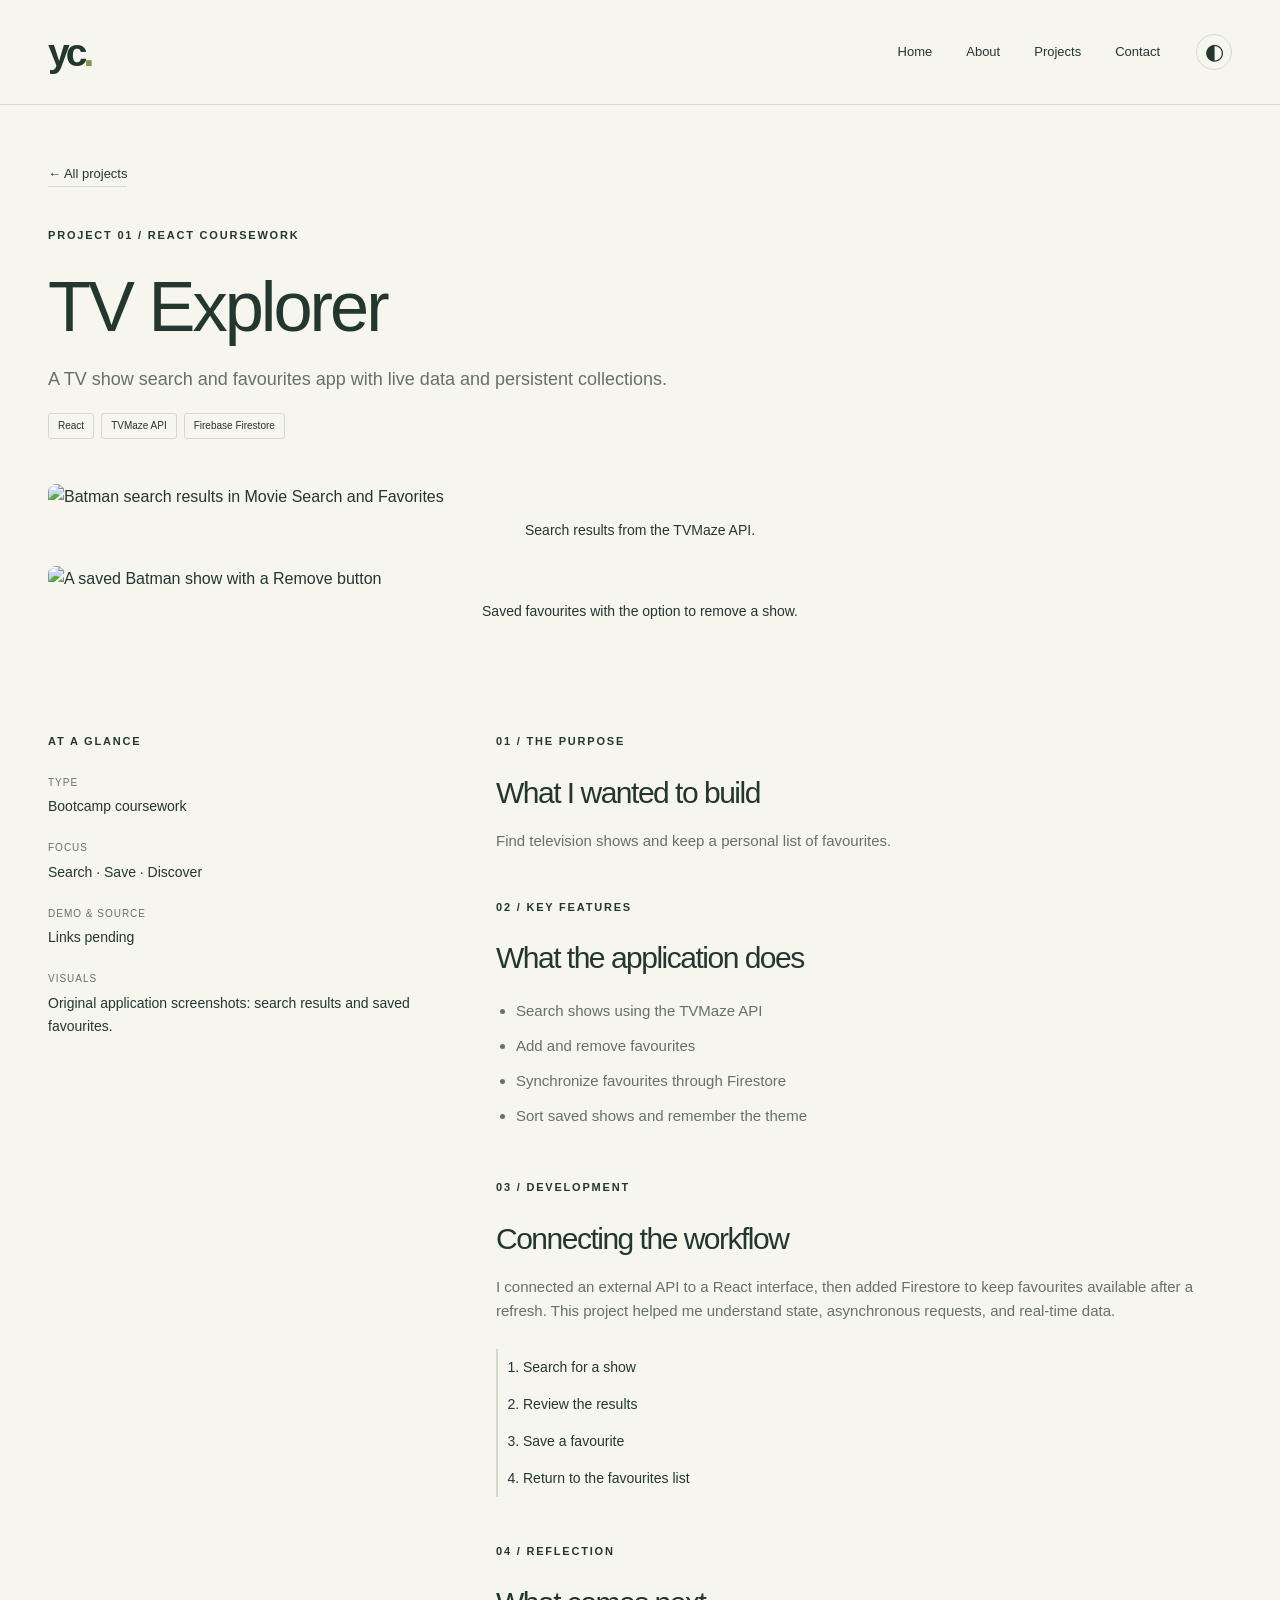
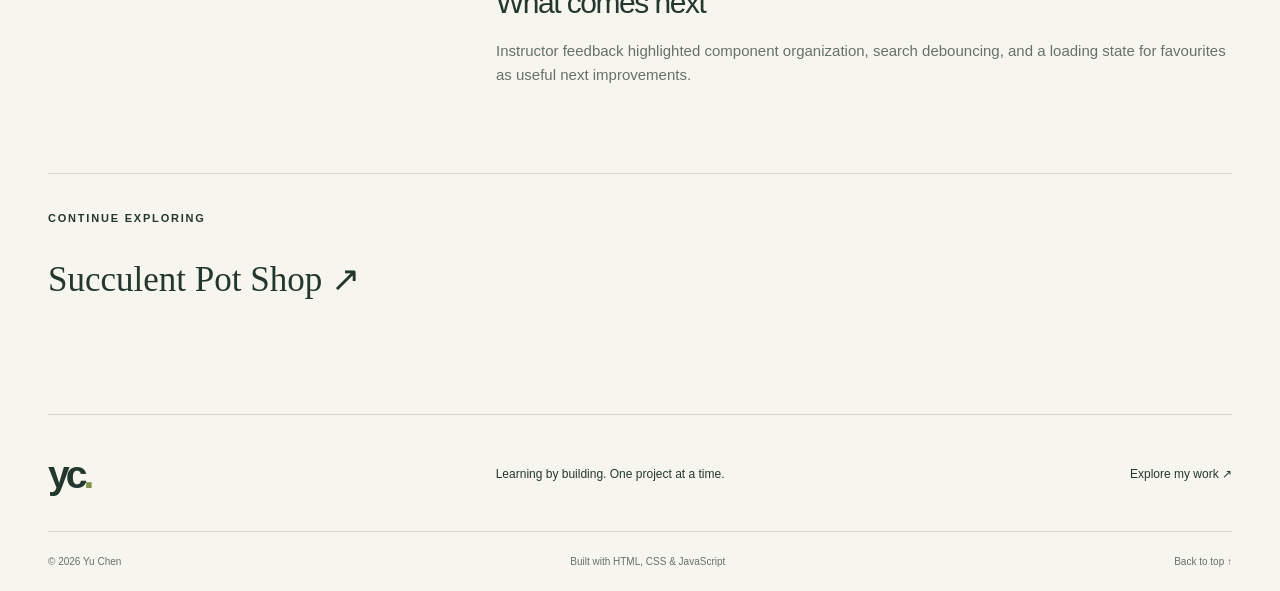
==== tv-explorer.html @ 59c5e9a9 "Add files via upload Add portfolio website and project screenshots" ====
<!doctype html>
<html lang="en">

<head>
    <meta charset="utf-8">
    <meta name="viewport" content="width=device-width,initial-scale=1">
    <meta name="description"
        content="Yu Chen’s web development portfolio. Explore React and Java coursework, development decisions, and lessons learned.">
    <title>TV Explorer | Yu Chen</title>
    <link rel="icon" href="assets/favicon.svg" type="image/svg+xml">
    <link rel="stylesheet" href="assets/style.css">
    <script src="assets/app.js" defer></script>
</head>

<body><a class="skip" href="#main">Skip to content</a>
    <header class="site-header"><a class="brand" href="index.html" aria-label="Yu Chen home">yc<span>.</span></a><button
            class="menu-toggle" aria-expanded="false" aria-controls="navigation">Menu <span>☰</span></button>
        <nav id="navigation" aria-label="Main navigation"><a href="index.html">Home</a><a href="about.html">About</a><a
                href="projects.html">Projects</a><a href="contact.html">Contact</a></nav><button class="theme-toggle"
            aria-label="Switch to dark theme" title="Switch theme">◐</button>
    </header>
    <main id="main">
        <section class="detail-intro"><a class="text-link" href="projects.html">← All projects</a>
            <p class="eyebrow">PROJECT 01 / REACT COURSEWORK</p>
            <h1>TV Explorer</h1>
            <p>A TV show search and favourites app with live data and persistent collections.</p>
            <div class="tags"><span>React</span><span>TVMaze API</span><span>Firebase Firestore</span></div>
        </section>
        <section class="detail-art">
  <figure class="project-screenshot">
    <img
      src="assets/images/movie-search.jpg"
      alt="Batman search results in Movie Search and Favorites"
    >
    <figcaption>Search results from the TVMaze API.</figcaption>
  </figure>

  <figure class="project-screenshot">
    <img
      src="assets/images/movie-favorites.jpg"
      alt="A saved Batman show with a Remove button"
    >
    <figcaption>Saved favourites with the option to remove a show.</figcaption>
  </figure>
</section>
        <section class="section case-study">
            <aside>
                <p class="eyebrow">AT A GLANCE</p>
                <dl>
                    <dt>Type</dt>
                    <dd>Bootcamp coursework</dd>
                    <dt>Focus</dt>
                    <dd>Search · Save · Discover</dd>
                    <dt>Demo & source</dt>
                    <dd>Links pending</dd>
                    <dt>Visuals</dt>
                    <dd>Original application screenshots: search results and saved favourites.</dd>
                </dl>
            </aside>
            <div>
                <p class="eyebrow">01 / THE PURPOSE</p>
                <h2>What I wanted to build</h2>
                <p>Find television shows and keep a personal list of favourites.</p>
                <p class="eyebrow">02 / KEY FEATURES</p>
                <h2>What the application does</h2>
                <ul class="feature-list">
                    <li>Search shows using the TVMaze API</li>
                    <li>Add and remove favourites</li>
                    <li>Synchronize favourites through Firestore</li>
                    <li>Sort saved shows and remember the theme</li>
                </ul>
                <p class="eyebrow">03 / DEVELOPMENT</p>
                <h2>Connecting the workflow</h2>
                <p>I connected an external API to a React interface, then added Firestore to keep favourites available
                    after a refresh. This project helped me understand state, asynchronous requests, and real-time data.
                </p>
                <ol class="flow-steps">
                    <li>Search for a show</li>
                    <li>Review the results</li>
                    <li>Save a favourite</li>
                    <li>Return to the favourites list</li>
                </ol>
                <p class="eyebrow">04 / REFLECTION</p>
                <h2>What comes next</h2>
                <p>Instructor feedback highlighted component organization, search debouncing, and a loading state for
                    favourites as useful next improvements.</p>
            </div>
        </section>
        <section class="next-project">
            <p class="eyebrow">CONTINUE EXPLORING</p><a href="succulent-shop.html">Succulent Pot Shop ↗</a>
        </section>
    </main>
    <footer><a class="brand" href="index.html">yc<span>.</span></a>
        <p>Learning by building. One project at a time.</p><a href="projects.html">Explore my work ↗</a>
        <div class="footer-bottom"><span>© 2026 Yu Chen</span><span>Built with HTML, CSS & JavaScript</span><a
                href="#main">Back to top ↑</a></div>
    </footer>
</body>

</html>
---- assets/style.css ----
:root {
    --bg: #f6f5ee;
    --surface: #eeeee5;
    --ink: #24372f;
    --muted: #65716a;
    --line: #d5d9cb;
    --accent: #dce8a4;
    --card: #fffef8;
    --forest: #21392f
}

* {
    box-sizing: border-box
}

html {
    scroll-behavior: smooth
}

body {
    margin: 0;
    background: var(--bg);
    color: var(--ink);
    font: 16px/1.65 Arial, Helvetica, sans-serif
}

body.dark {
    --bg: #14231e;
    --surface: #20332a;
    --ink: #f1f1e5;
    --muted: #b6c1b6;
    --line: #3c5145;
    --card: #1a2d24;
    --accent: #dce8a4
}

a {
    color: inherit;
    text-decoration: none
}

button,
input,
textarea,
select {
    font: inherit
}

button,
a,
input,
textarea,
select {
    -webkit-tap-highlight-color: transparent
}

button {
    cursor: pointer
}

a:focus-visible,
button:focus-visible,
input:focus-visible,
textarea:focus-visible,
select:focus-visible {
    outline: 3px solid #6e8a32;
    outline-offset: 5px
}

button {
    color: inherit
}

h1,
h2,
h3,
p {
    margin: 0
}

h1 {
    font-size: clamp(42px, 5.5vw, 78px);
    line-height: 1.09;
    letter-spacing: -3px;
    font-weight: 500
}

h2 {
    font-size: clamp(30px, 3.3vw, 46px);
    line-height: 1.2;
    letter-spacing: -1.5px;
    font-weight: 500
}

h3 {
    font-size: 23px;
    line-height: 1.35;
    font-weight: 500;
    letter-spacing: -.5px
}

p+p {
    margin-top: 18px
}

.serif {
    font-family: Georgia, 'Times New Roman', serif;
    font-style: italic;
    font-weight: 400
}

.eyebrow {
    font-size: 11px;
    font-weight: 700;
    letter-spacing: 1.8px;
    margin-bottom: 24px
}

.site-header {
    max-width: 1280px;
    margin: auto;
    height: 105px;
    display: flex;
    align-items: center;
    gap: 36px;
    padding: 0 48px;
    border-bottom: 1px solid var(--line)
}

.brand {
    font-size: 39px;
    font-weight: 700;
    letter-spacing: -4px;
    line-height: 1
}

.brand span {
    color: #82934b
}

.site-header nav {
    display: flex;
    gap: 34px;
    margin-left: auto;
    font-size: 13px
}

.site-header nav a {
    padding: 10px 0;
    border-bottom: 1px solid transparent
}

.site-header nav a:hover,
.site-header nav a[aria-current] {
    border-color: currentColor
}

.theme-toggle {
    width: 36px;
    height: 36px;
    background: none;
    border: 1px solid var(--line);
    border-radius: 50%;
    font-size: 22px;
    line-height: 1
}

.menu-toggle {
    display: none
}

.skip {
    position: absolute;
    left: 20px;
    top: -80px;
    background: var(--accent);
    color: #24372f;
    padding: 12px;
    z-index: 20
}

.skip:focus {
    top: 10px
}

main {
    max-width: 1280px;
    margin: auto
}

.hero {
    min-height: 620px;
    display: grid;
    grid-template-columns: 1.15fr 1fr;
    align-items: center;
    gap: 35px;
    padding: 75px 48px 65px
}

.status-dot {
    width: 7px;
    height: 7px;
    background: #6e8548;
    border-radius: 50%;
    display: inline-block;
    margin-right: 6px
}

.hero-intro {
    font-size: 17px;
    max-width: 430px;
    margin-top: 25px;
    color: var(--muted)
}

.actions {
    display: flex;
    gap: 25px;
    align-items: center;
    margin-top: 32px
}

.button {
    background: var(--forest);
    color: #f8faef;
    border: 1px solid var(--forest);
    display: inline-flex;
    align-items: center;
    justify-content: center;
    gap: 35px;
    padding: 14px 22px;
    font-size: 13px;
    border-radius: 4px;
    transition: transform .2s, background .2s
}

.button:hover {
    transform: translateY(-3px);
    background: #385243
}

.text-link {
    font-size: 13px;
    border-bottom: 1px solid var(--line);
    padding-bottom: 5px
}

.hero-footnote {
    display: flex;
    gap: 28px;
    margin-top: 58px;
    font-size: 10px;
    letter-spacing: .4px;
    color: var(--muted)
}

.hero-art {
    height: 425px;
    background: #dfe6d6;
    border-radius: 180px 180px 16px 16px;
    position: relative;
    display: flex;
    align-items: center;
    justify-content: center;
    isolation: isolate;
    overflow: hidden
}

.hero-art:after {
    content: '';
    position: absolute;
    inset: 0;
    background-image: radial-gradient(#5c735333 .8px, transparent .8px);
    background-size: 12px 12px;
    z-index: -1
}

.art-note {
    position: absolute;
    top: 40px;
    font-size: 9px;
    letter-spacing: 2px;
    color: #3b5140
}

.code-window {
    width: 94%;
    margin-top: 15px;
    background: #24372f;
    color: white;
    border-radius: 10px;
    transform: rotate(-5deg);
    box-shadow: 0 22px 40px #263a3540;
    z-index: 2
}

.code-top {
    display: flex;
    justify-content: space-between;
    padding: 13px 18px;
    border-bottom: 1px solid #ffffff20;
    font-size: 10px;
    color: #c2cbbd
}

.code-top>span:first-child {
    color: #d7b28d;
    letter-spacing: 3px
}

.code-window pre {
    font: 11px/2 monospace;
    margin: 0;
    padding: 24px 20px;
    white-space: pre-wrap
}

.code-muted {
    color: #9ba99f
}

.code-green {
    color: #dce8a4
}

.code-pink {
    color: #e8b6b4
}

.code-bottom {
    font-size: 9px;
    padding: 12px 20px;
    background: #ffffff08;
    border-radius: 0 0 10px 10px;
    color: #b9c8bb
}

.code-bottom i {
    display: inline-block;
    width: 5px;
    height: 5px;
    border-radius: 50%;
    background: #dce8a4;
    margin-right: 5px
}

.floating-tag {
    position: absolute;
    bottom: 32px;
    right: 20px;
    padding: 12px 20px;
    border-radius: 4px;
    background: #f6f5ee;
    color: #24372f;
    font-size: 20px;
    box-shadow: 0 8px 20px #233a2920;
    transform: rotate(4deg);
    z-index: 3;
    animation: bob 6s ease-in-out infinite
}

.floating-tag span {
    font-size: 11px;
    margin-left: 9px
}

.spark {
    position: absolute;
    top: 55px;
    right: 17px;
    font-size: 75px;
    color: #6f844f
}

.orbit {
    position: absolute;
    width: 330px;
    height: 330px;
    border: 1px solid #788e6570;
    border-radius: 50%;
    transform: rotate(35deg)
}

.orbit-two {
    width: 245px;
    height: 390px;
    transform: rotate(-35deg)
}

.skills-strip {
    padding: 24px 48px;
    display: flex;
    align-items: center;
    justify-content: space-between;
    gap: 25px;
    border-top: 1px solid var(--line);
    border-bottom: 1px solid var(--line)
}

.skills-strip>span {
    font-size: 9px;
    letter-spacing: 2px;
    color: var(--muted)
}

.skills-strip strong {
    font-size: 14px;
    font-weight: 500
}

.section {
    padding: 85px 48px
}

.section-heading {
    display: flex;
    justify-content: space-between;
    align-items: end;
    margin-bottom: 36px;
    gap: 25px
}

.section-heading .eyebrow {
    margin-bottom: 17px
}

.project-grid {
    display: grid;
    grid-template-columns: 1fr 1fr;
    gap: 36px
}

.project-art {
    position: relative;
    height: 310px;
    overflow: hidden;
    border-radius: 6px
}

.screen-art {
    background: #d8ddec;
    display: flex;
    align-items: center;
    justify-content: center
}

.mini-browser {
    width: 78%;
    height: 225px;
    background: #172230;
    border-radius: 7px;
    transform: rotate(-5deg);
    box-shadow: 0 16px 30px #17223044;
    padding: 12px;
    color: #f8fafc;
    transition: transform .3s
}

.art-link:hover .mini-browser {
    transform: rotate(-2deg) translateY(-5px)
}

.browser-dots {
    font-size: 7px;
    letter-spacing: 2px;
    color: #8e9db8;
    display: flex;
    justify-content: space-between
}

.browser-dots span {
    letter-spacing: 1px;
    font-size: 6px
}

.mini-search {
    background: #26354a;
    padding: 8px;
    margin: 15px 0 12px;
    font-size: 9px;
    color: #afbdd0;
    display: flex;
    justify-content: space-between
}

.posters {
    display: flex;
    gap: 10px
}

.posters i {
    height: 110px;
    flex: 1;
    background: linear-gradient(150deg, #b9a3d8, #5b4a91 55%, #292747);
    position: relative;
    overflow: hidden
}

.posters i:before {
    content: '';
    position: absolute;
    width: 65px;
    height: 100px;
    border: 1px solid #c4bedc77;
    border-radius: 50%;
    left: 20%;
    top: 15px;
    transform: rotate(35deg)
}

.posters i:nth-child(2) {
    background: linear-gradient(30deg, #a5733e, #dfb790)
}

.posters i:nth-child(3) {
    background: linear-gradient(150deg, #567a7d, #1c434c)
}

.posters span {
    font-style: normal;
    font-size: 7px;
    letter-spacing: 1px;
    position: absolute;
    bottom: 10px;
    left: 7px
}

.mini-lines {
    display: flex;
    gap: 10px;
    margin-top: 12px
}

.mini-lines i {
    background: #677c94;
    width: 45%;
    height: 4px
}

.art-label {
    position: absolute;
    left: 16px;
    bottom: 12px;
    letter-spacing: 1.4px;
    font-size: 7px;
    color: #263c37
}

.plant-art {
    background: #e8d8c6
}

.sun-disc {
    position: absolute;
    width: 230px;
    height: 230px;
    background: #d6bf9f;
    border-radius: 50%;
    right: 30px;
    top: 30px
}

.plant {
    position: absolute;
    width: 180px;
    height: 245px;
    right: 30px;
    bottom: 28px
}

.pot {
    position: absolute;
    bottom: 0;
    left: 33px;
    width: 120px;
    height: 100px;
    background: linear-gradient(90deg, #ad5b44, #cf8b6c, #ac5a44);
    border-radius: 8px 8px 40px 40px;
    clip-path: polygon(0 0, 100% 0, 88% 100%, 12% 100%);
    box-shadow: inset 0 8px #8b503d
}

.leaf {
    position: absolute;
    width: 50px;
    height: 120px;
    border-radius: 90% 0 90% 0;
    background: linear-gradient(90deg, #5d7c57, #849568);
    bottom: 76px;
    left: 65px;
    transform-origin: bottom
}

.l1 {
    transform: rotate(-65deg);
    height: 105px
}

.l2 {
    transform: rotate(-33deg)
}

.l3 {
    transform: rotate(0deg);
    height: 145px
}

.l4 {
    transform: rotate(34deg);
    background: linear-gradient(90deg, #759265, #526f52)
}

.l5 {
    transform: rotate(65deg);
    height: 100px
}

.art-caption {
    position: absolute;
    left: 28px;
    top: 50px;
    font-family: Georgia, serif;
    font-size: 35px;
    line-height: 1.1;
    color: #5d5741;
    font-style: italic
}

.card-meta {
    display: flex;
    justify-content: space-between;
    margin: 20px 0 10px;
    font-size: 9px;
    letter-spacing: 1.3px;
    color: var(--muted)
}

.project-card h3 a {
    display: flex;
    justify-content: space-between
}

.project-card>p {
    font-size: 14px;
    color: var(--muted);
    margin-top: 10px;
    max-width: 440px
}

.tags {
    display: flex;
    gap: 7px;
    flex-wrap: wrap;
    margin-top: 18px
}

.tags span {
    font-size: 10px;
    border: 1px solid var(--line);
    padding: 4px 9px;
    border-radius: 3px
}

.caption {
    font-size: 11px;
    color: var(--muted);
    margin-top: 22px;
    line-height: 1.7
}

.approach {
    background: var(--surface);
    border-radius: 6px;
    margin: 0 48px;
    padding: 55px 40px
}

.approach-grid {
    display: grid;
    grid-template-columns: repeat(3, 1fr);
    gap: 40px;
    margin-top: 40px
}

.approach-grid span {
    font-size: 11px;
    color: var(--muted)
}

.approach-grid h3 {
    font-size: 20px;
    margin: 10px 0
}

.approach-grid p {
    font-size: 13px;
    color: var(--muted)
}

.cta {
    text-align: center;
    padding: 90px 30px
}

.cta h2 {
    font-size: clamp(35px, 4vw, 54px)
}

.cta .button,
.cta .text-link {
    margin-top: 28px
}

.cta .text-link {
    display: inline-block
}

footer {
    max-width: 1184px;
    margin: 0 auto;
    padding: 40px 0 20px;
    border-top: 1px solid var(--line);
    display: flex;
    justify-content: space-between;
    align-items: center;
    gap: 25px;
    flex-wrap: wrap
}

footer>p,
footer>a:not(.brand) {
    font-size: 12px
}

.footer-bottom {
    width: 100%;
    display: flex;
    justify-content: space-between;
    border-top: 1px solid var(--line);
    padding-top: 22px;
    margin-top: 12px;
    font-size: 10px;
    color: var(--muted)
}

.page-intro {
    padding: 75px 48px 45px;
    max-width: 950px
}

.page-intro>p:last-child {
    max-width: 630px;
    color: var(--muted);
    font-size: 17px;
    margin-top: 25px
}

.about-layout {
    display: grid;
    grid-template-columns: 1fr 1.25fr;
    gap: 80px;
    align-items: center;
    padding-top: 30px
}

.monogram {
    height: 355px;
    border-radius: 170px 170px 5px 5px;
    background: #dfe6d6;
    color: #24372f;
    display: flex;
    align-items: center;
    justify-content: center;
    font: italic 130px Georgia;
    position: relative
}

.monogram span {
    color: #6e8548
}

.monogram small {
    position: absolute;
    bottom: 35px;
    font: 9px Arial;
    letter-spacing: 1.5px
}

.about-layout h2 {
    margin-bottom: 22px
}

.about-layout p:not(.eyebrow) {
    color: var(--muted);
    font-size: 15px
}

.about-layout .text-link {
    display: inline-block;
    margin-top: 25px
}

.skills-section {
    background: var(--surface)
}

.skill-grid {
    display: grid;
    grid-template-columns: repeat(3, 1fr);
    gap: 40px;
    margin-top: 40px
}

.skill-grid article {
    border-top: 1px solid var(--line);
    padding-top: 20px
}

.skill-grid span {
    font-size: 9px;
    letter-spacing: 1px;
    color: var(--muted)
}

.skill-grid h3 {
    font-size: 20px;
    margin: 15px 0
}

.skill-grid p {
    font-size: 14px;
    color: var(--muted)
}

.project-section {
    padding-top: 20px
}

.project-controls {
    display: flex;
    align-items: center;
    justify-content: space-between;
    gap: 20px
}

.filters {
    display: flex;
    gap: 8px;
    flex-wrap: wrap
}

.filters button {
    background: none;
    border: 1px solid var(--line);
    border-radius: 30px;
    padding: 9px 18px;
    font-size: 12px
}

.filters button.active {
    background: var(--ink);
    color: var(--bg);
    border-color: var(--ink)
}

.search-box {
    position: relative
}

.search-box input {
    background: none;
    border: 1px solid var(--line);
    padding: 10px 35px 10px 15px;
    color: var(--ink);
    width: 235px;
    border-radius: 4px;
    font-size: 12px
}

.search-box>span:last-child {
    position: absolute;
    right: 13px;
    top: 5px;
    font-size: 23px
}

.project-section #result-count {
    margin: 20px 0
}

.detail-intro {
    padding: 55px 48px 35px
}

.detail-intro>.eyebrow {
    margin-top: 40px
}

.detail-intro>p:not(.eyebrow) {
    font-size: 18px;
    color: var(--muted);
    max-width: 640px;
    margin-top: 20px
}

.detail-art {
    margin: 10px 48px
}

.detail-art .project-art {
    height: 420px
}

.detail-art .mini-browser {
    width: 440px;
    height: 290px;
    padding: 18px
}

.detail-art .posters i {
    height: 145px
}

.detail-art .mini-search {
    margin-top: 20px;
    padding: 12px
}

.detail-art .plant {
    right: 25%;
    height: 290px;
    transform: scale(1.3);
    bottom: 50px
}

.detail-art .sun-disc {
    width: 330px;
    height: 330px;
    right: 20%;
    top: 45px
}

.detail-art .art-caption {
    font-size: 70px;
    left: 10%;
    top: 90px
}

.case-study {
    display: grid;
    grid-template-columns: 1fr 2fr;
    gap: 80px
}

.case-study dt {
    font-size: 10px;
    letter-spacing: 1px;
    color: var(--muted);
    margin-top: 22px;
    text-transform: uppercase
}

.case-study dd {
    font-size: 14px;
    margin: 4px 0
}

.case-study h2 {
    font-size: 30px;
    margin-bottom: 18px
}

.case-study>div p:not(.eyebrow) {
    color: var(--muted);
    font-size: 15px
}

.case-study>div .eyebrow:not(:first-child) {
    margin-top: 45px
}

.feature-list {
    padding-left: 20px;
    font-size: 15px;
    color: var(--muted)
}

.feature-list li {
    padding: 5px 0
}

.flow-steps {
    padding-left: 25px;
    border-left: 2px solid var(--line);
    margin-top: 25px;
    font-size: 14px
}

.flow-steps li {
    padding: 7px 0
}

.next-project {
    margin: 0 48px 70px;
    padding: 35px 0;
    border-top: 1px solid var(--line)
}

.next-project>a {
    font-size: 35px;
    font-family: Georgia, serif
}

.contact-layout {
    display: grid;
    grid-template-columns: 1fr 1.3fr;
    gap: 100px;
    padding-top: 25px
}

.contact-layout h2 {
    margin-bottom: 20px
}

.contact-note {
    font-size: 14px;
    color: var(--muted);
    max-width: 330px;
    margin-bottom: 25px
}

form label {
    display: block;
    font-size: 12px;
    margin: 0 0 7px
}

form input,
form select,
form textarea {
    display: block;
    width: 100%;
    padding: 12px 13px;
    background: var(--card);
    color: var(--ink);
    border: 1px solid var(--line);
    border-radius: 3px;
    font-size: 14px;
    margin-bottom: 22px
}

form textarea {
    resize: vertical
}

form .caption {
    margin-top: 12px
}

#message-preview {
    margin-top: 30px;
    padding-top: 25px;
    border-top: 1px solid var(--line)
}

#draft-text {
    white-space: pre-wrap;
    overflow-wrap: anywhere;
    font: 14px/1.7 Arial;
    color: var(--muted)
}

.secondary {
    background: transparent;
    color: var(--ink);
    border-color: var(--line)
}

.secondary:hover {
    background: var(--surface)
}

.sr-only {
    position: absolute;
    width: 1px;
    height: 1px;
    padding: 0;
    margin: -1px;
    overflow: hidden;
    clip: rect(0, 0, 0, 0);
    white-space: nowrap;
    border: 0
}

[hidden] {
    display: none !important
}

@keyframes bob {
    50% {
        transform: translateY(-8px) rotate(2deg)
    }
}

@media(min-width:1450px) {
    .hero {
        min-height: 680px
    }
}

@media(max-width:1000px) {
    .site-header {
        padding: 0 30px
    }

    .hero {
        padding: 55px 30px;
        gap: 25px
    }

    .hero-art {
        height: 360px
    }

    .hero h1 {
        font-size: 55px
    }

    .code-window pre {
        font-size: 9px
    }

    .actions {
        gap: 15px
    }

    .hero-footnote {
        flex-direction: column;
        gap: 3px
    }

    .section {
        padding: 65px 30px
    }

    .skills-strip {
        padding: 22px 30px
    }

    .approach {
        margin: 0 30px;
        padding: 35px
    }

    .about-layout {
        gap: 35px
    }

    .contact-layout {
        gap: 40px
    }

    footer {
        margin: 0 30px
    }

    .detail-art .art-caption {
        font-size: 50px
    }

    .page-intro,
    .detail-intro {
        padding-left: 30px;
        padding-right: 30px
    }
}

@media(max-width:700px) {
    h1 {
        font-size: 43px;
        letter-spacing: -1.9px
    }

    h2 {
        letter-spacing: -1px
    }

    .site-header {
        height: 80px;
        padding: 0 22px;
        gap: 18px
    }

    .brand {
        font-size: 34px
    }

    .menu-toggle {
        display: flex;
        gap: 10px;
        align-items: center;
        margin-left: auto;
        background: none;
        border: 0;
        font-size: 12px;
        padding: 10px
    }

    .theme-toggle {
        width: 32px;
        height: 32px
    }

    .site-header nav {
        display: none;
        position: absolute;
        left: 0;
        right: 0;
        top: 80px;
        background: var(--bg);
        padding: 20px 30px;
        z-index: 10;
        border-bottom: 1px solid var(--line);
        margin: 0;
        box-shadow: 0 10px 15px #00000010
    }

    .site-header nav.open {
        display: flex;
        flex-direction: column;
        gap: 10px
    }

    .hero {
        grid-template-columns: 1fr;
        padding: 45px 22px 30px;
        gap: 35px
    }

    .hero h1 {
        font-size: 48px
    }

    .eyebrow {
        font-size: 9px;
        letter-spacing: 1.4px;
        margin-bottom: 20px
    }

    .hero-intro {
        font-size: 16px
    }

    .hero-footnote {
        margin-top: 30px;
        flex-direction: row;
        justify-content: space-between;
        gap: 10px;
        font-size: 9px
    }

    .hero-art {
        height: 330px;
        max-width: 500px;
        width: 100%;
        justify-self: center;
        border-radius: 150px 150px 10px 10px
    }

    .code-window {
        width: 88%
    }

    .code-window pre {
        font-size: 10px
    }

    .floating-tag {
        bottom: 17px
    }

    .spark {
        top: 28px
    }

    .art-note {
        top: 30px;
        font-size: 7px
    }

    .skills-strip {
        flex-wrap: wrap;
        justify-content: center;
        gap: 14px 23px;
        padding: 22px
    }

    .skills-strip>span {
        width: 100%;
        text-align: center
    }

    .skills-strip strong {
        font-size: 12px
    }

    .section {
        padding: 50px 22px
    }

    .section-heading {
        align-items: start;
        flex-direction: column;
        gap: 18px
    }

    .section-heading h2 {
        font-size: 33px
    }

    .project-grid {
        grid-template-columns: 1fr;
        gap: 40px
    }

    .project-art {
        height: 290px
    }

    .project-card>p {
        max-width: none
    }

    .approach {
        margin: 0 22px;
        padding: 30px 25px
    }

    .approach-grid {
        grid-template-columns: 1fr;
        gap: 25px;
        margin-top: 30px
    }

    .approach-grid h3 {
        margin: 5px 0
    }

    .cta {
        padding: 65px 22px
    }

    .cta h2 {
        font-size: 38px
    }

    footer {
        margin: 0 22px;
        gap: 20px
    }

    footer>p {
        max-width: 200px
    }

    .footer-bottom {
        flex-wrap: wrap;
        gap: 13px
    }

    .footer-bottom>span:nth-child(2) {
        order: 3;
        width: 100%
    }

    .page-intro {
        padding: 45px 22px 30px
    }

    .page-intro>p:last-child {
        font-size: 16px
    }

    .about-layout {
        grid-template-columns: 1fr;
        padding-top: 10px;
        gap: 35px
    }

    .monogram {
        height: 290px;
        max-width: 390px;
        width: 100%
    }

    .skill-grid {
        grid-template-columns: 1fr;
        gap: 30px
    }

    .project-controls {
        align-items: stretch;
        flex-direction: column
    }

    .search-box input {
        width: 100%
    }

    .filters button {
        padding: 8px 15px
    }

    .project-section {
        padding-top: 0
    }

    .detail-intro {
        padding: 35px 22px 25px
    }

    .detail-intro h1 {
        font-size: 43px
    }

    .detail-art {
        margin: 0 22px
    }

    .detail-art .project-art {
        height: 300px
    }

    .detail-art .mini-browser {
        width: 85%;
        height: 220px;
        padding: 12px
    }

    .detail-art .posters i {
        height: 100px
    }

    .detail-art .mini-search {
        margin-top: 12px;
        padding: 8px
    }

    .detail-art .plant {
        right: 5%;
        transform: scale(.95);
        bottom: 10px
    }

    .detail-art .sun-disc {
        width: 230px;
        height: 230px;
        right: 0;
        top: 30px
    }

    .detail-art .art-caption {
        left: 20px;
        top: 40px;
        font-size: 35px
    }

    .case-study {
        grid-template-columns: 1fr;
        gap: 35px
    }

    .case-study aside {
        border-bottom: 1px solid var(--line);
        padding-bottom: 25px
    }

    .case-study dl {
        display: grid;
        grid-template-columns: 100px 1fr;
        gap: 10px
    }

    .case-study dt {
        margin: 0
    }

    .case-study dd {
        margin: 0
    }

    .case-study>div .eyebrow:not(:first-child) {
        margin-top: 35px
    }

    .next-project {
        margin: 0 22px 40px
    }

    .next-project>a {
        font-size: 29px
    }

    .contact-layout {
        grid-template-columns: 1fr;
        gap: 35px;
        padding-top: 0
    }

    .contact-note {
        max-width: none
    }

    .actions {
        flex-wrap: wrap
    }

    .button {
        gap: 24px
    }
}

@media(prefers-reduced-motion:reduce) {
    html {
        scroll-behavior: auto
    }

    *,
    *:before,
    *:after {
        animation: none !important;
        transition: none !important
    }
}
.project-screenshot {
  margin: 0 0 24px;
}

.project-screenshot img {
  display: block;
  width: 100%;
  height: auto;
  border-radius: 8px;
}

.project-screenshot figcaption {
  margin-top: 8px;
  font-size: 14px;
  text-align: center;
}
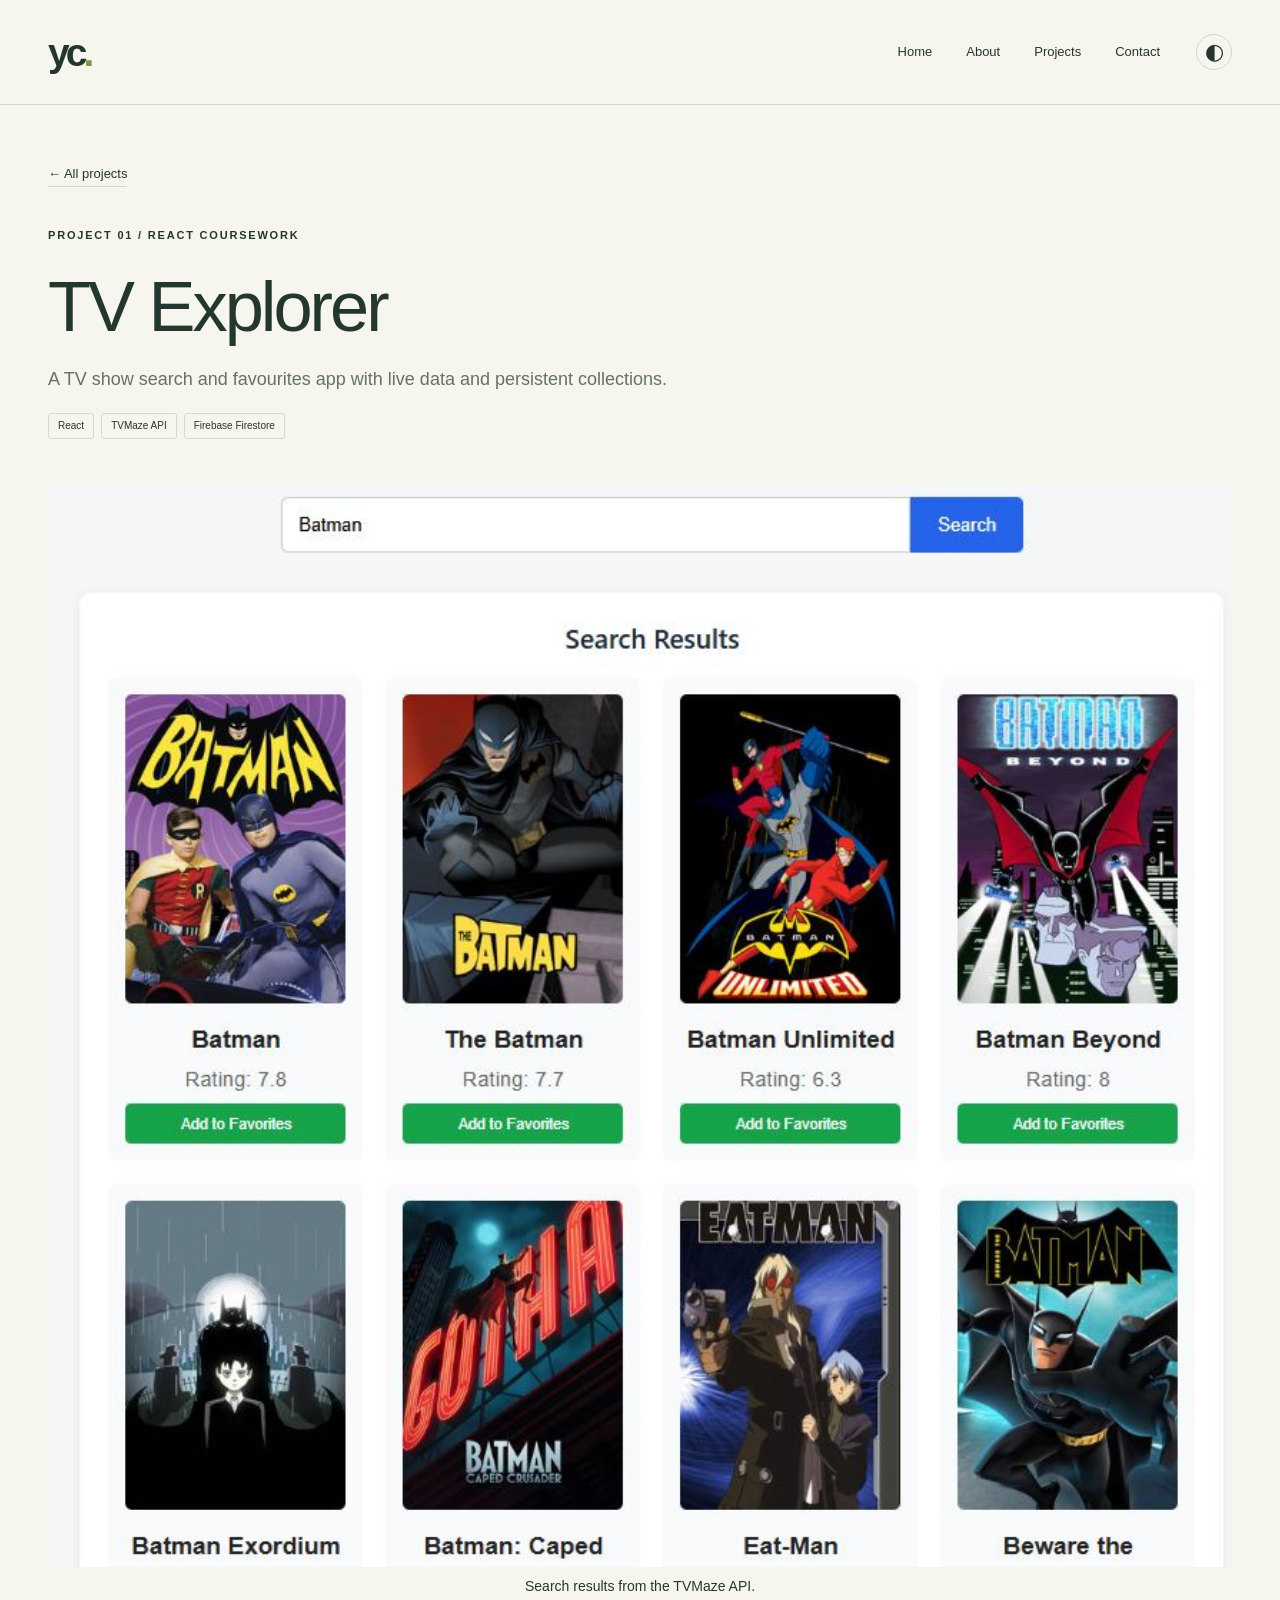
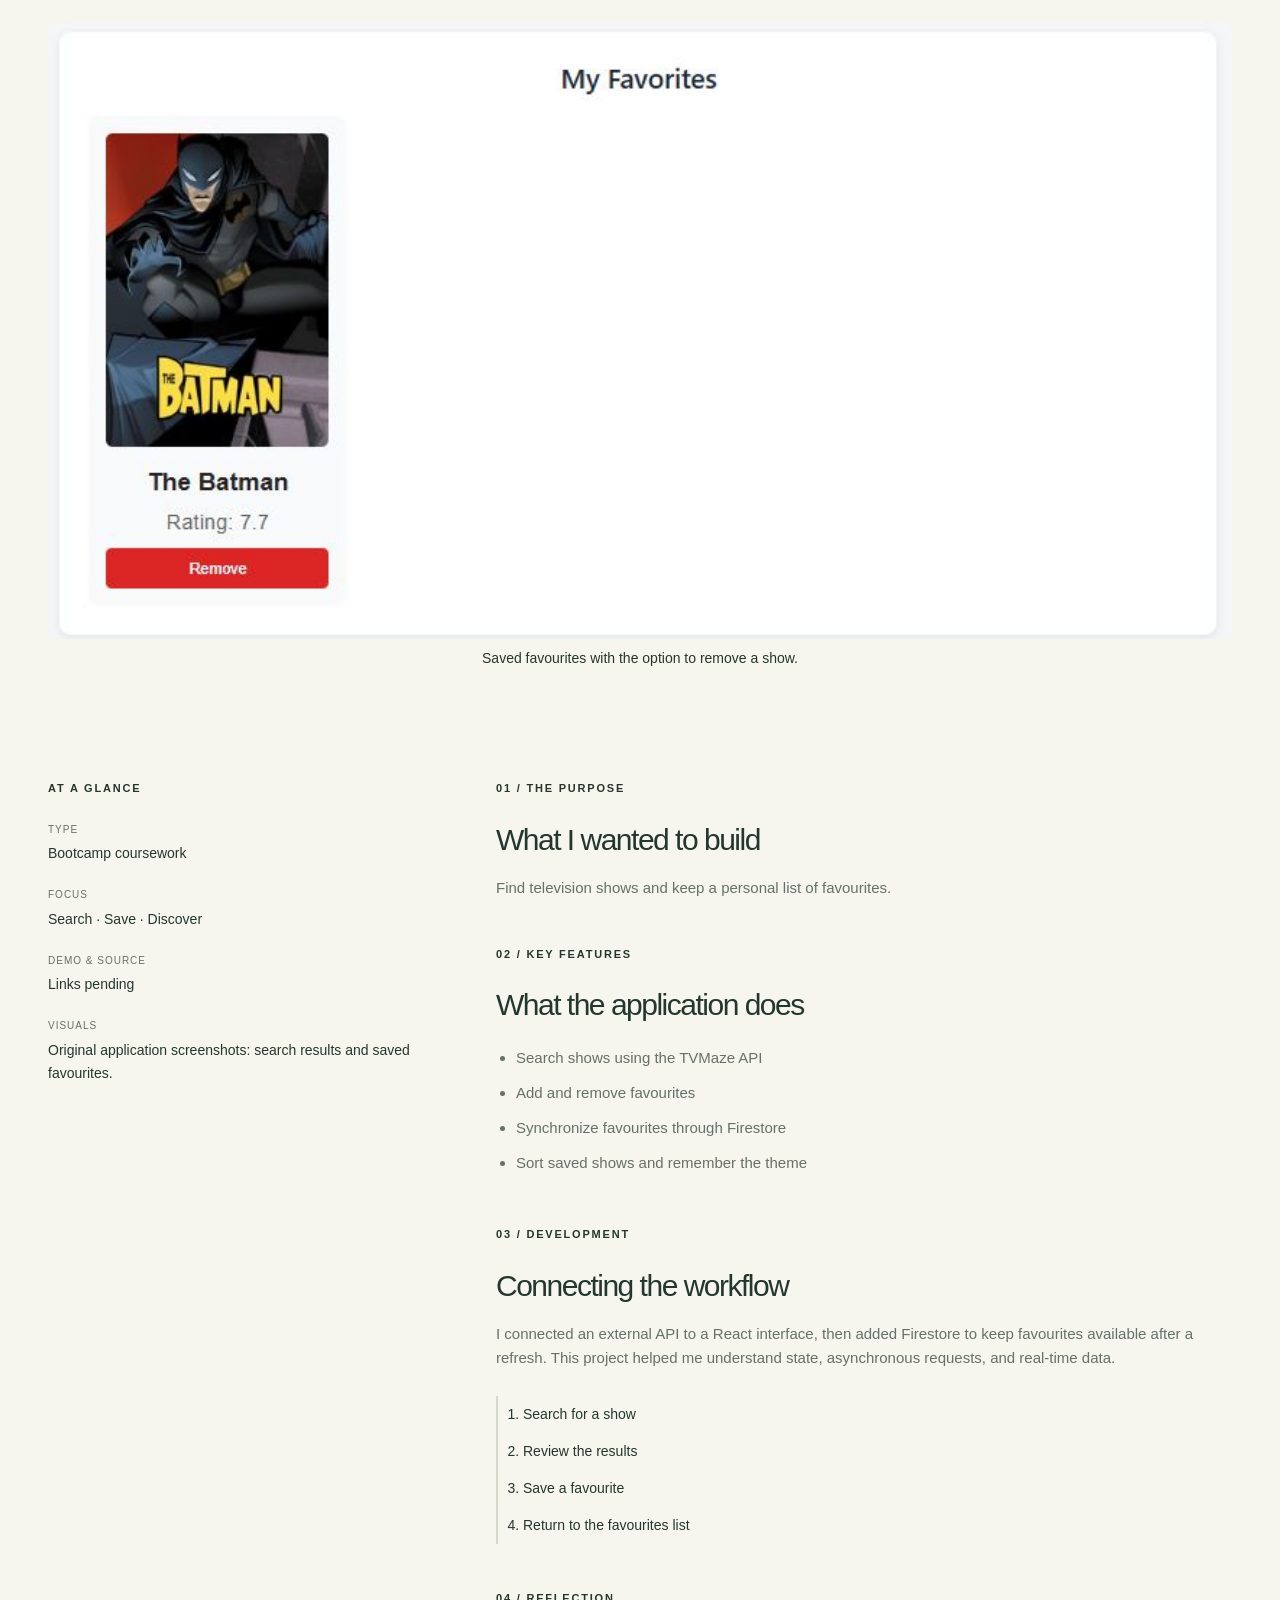
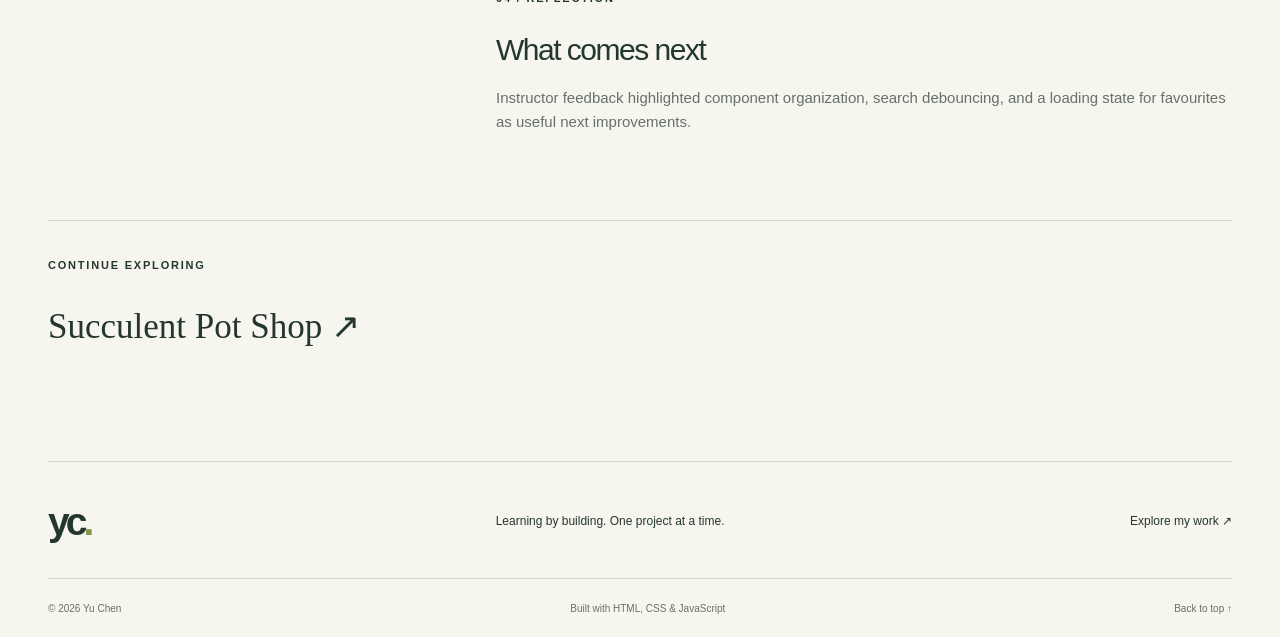
==== commit a6121b0a: "Add files via upload" ====
--- a/tv-explorer.html
+++ b/tv-explorer.html
@@ -29,7 +29,7 @@
         <section class="detail-art">
   <figure class="project-screenshot">
     <img
-      src="assets/images/movie-search.jpg"
+      src="assets/images/movie-search.JPG "
       alt="Batman search results in Movie Search and Favorites"
     >
     <figcaption>Search results from the TVMaze API.</figcaption>
@@ -37,7 +37,7 @@
 
   <figure class="project-screenshot">
     <img
-      src="assets/images/movie-favorites.jpg"
+      src="assets/images/movie-favorites.JPG "
       alt="A saved Batman show with a Remove button"
     >
     <figcaption>Saved favourites with the option to remove a show.</figcaption>
